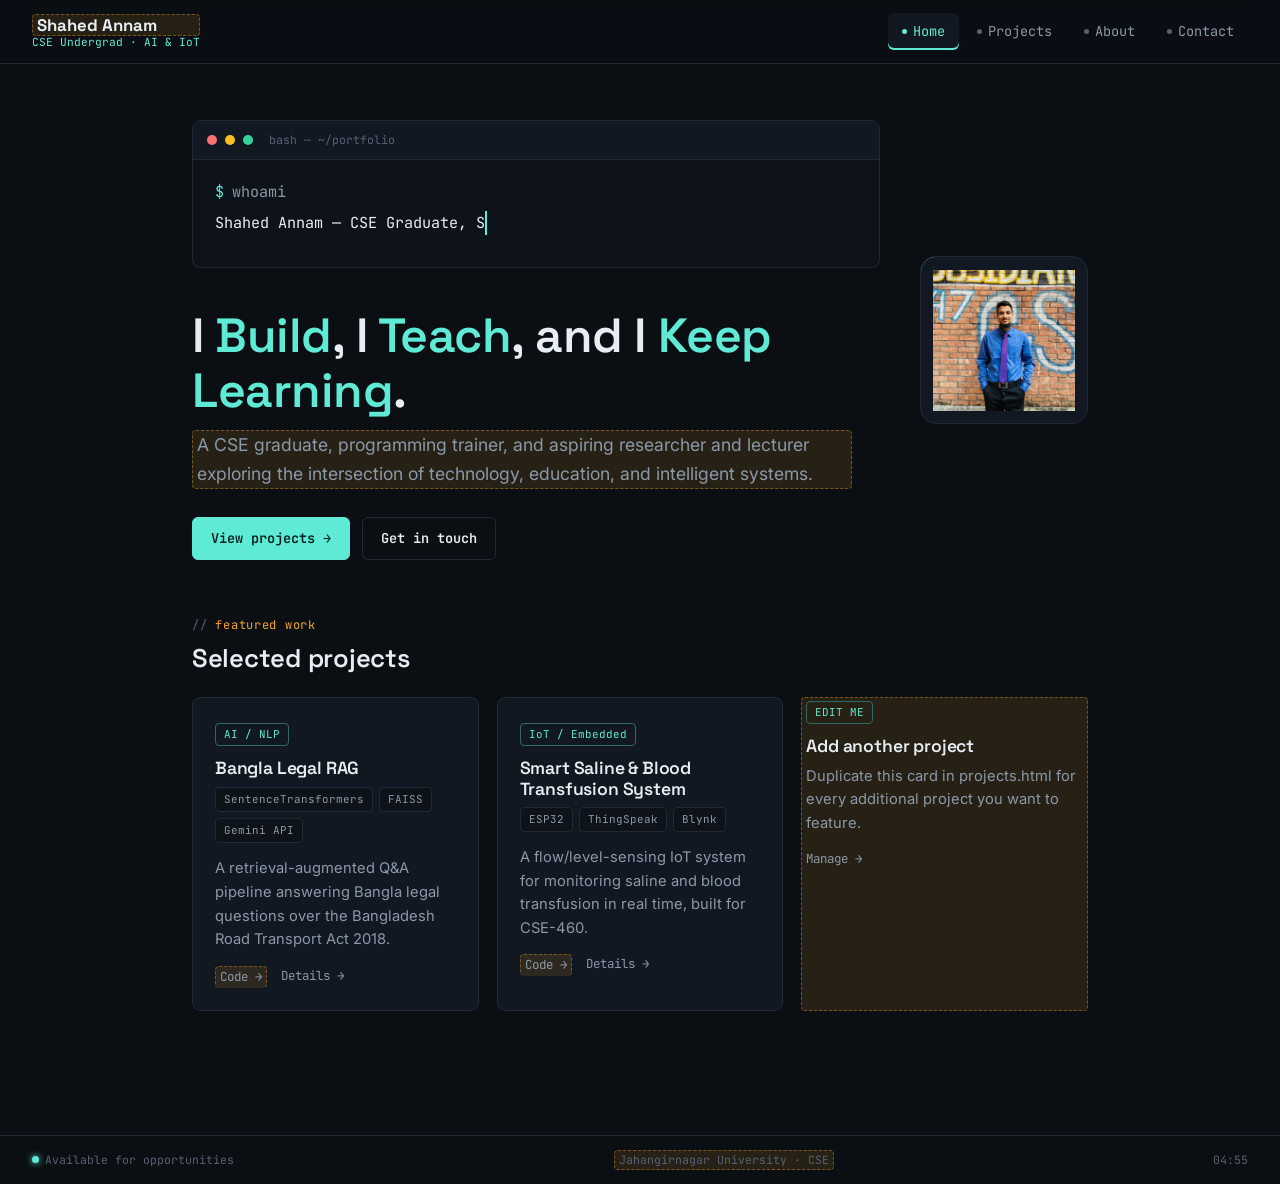
==== index.html @ 84a8c802 "Initial portfolio website" ====
<!DOCTYPE html>
<html lang="en">
<head>
<meta charset="UTF-8">
<meta name="viewport" content="width=device-width, initial-scale=1.0">
<title>EDIT ME — Shahed · Portfolio</title>
<meta name="description" content="EDIT ME — one-line description of who you are, for search engines and link previews.">
<link rel="preconnect" href="https://fonts.googleapis.com">
<link href="https://fonts.googleapis.com/css2?family=Space+Grotesk:wght@500;700&family=Inter:wght@400;500;600&family=JetBrains+Mono:wght@400;500;600&display=swap" rel="stylesheet">
<link rel="stylesheet" href="css/style.css">
</head>
<body>

<nav class="topnav">
  <div class="brand">
    <span class="name edit-me">Shahed Annam</span>
    <span class="role">CSE Undergrad · AI &amp; IoT</span>
  </div>

  <ul class="nav-links">
    <li><a href="index.html" class="active"><span class="dot"></span>Home</a></li>
    <li><a href="projects.html"><span class="dot"></span>Projects</a></li>
    <li><a href="about.html"><span class="dot"></span>About</a></li>
    <li><a href="contact.html"><span class="dot"></span>Contact</a></li>
  </ul>

  <button class="menu-btn">☰</button>
</nav>

<div class="nav-links-mobile">
  <a href="index.html" class="active">Home</a>
  <a href="projects.html">Projects</a>
  <a href="about.html">About</a>
  <a href="contact.html">Contact</a>
</div>

<main class="page-content">

  <!-- Hero -->
  <div class="hero-top">
    <div class="hero-text">
      <div class="terminal">
        <div class="terminal-titlebar">
          <span class="terminal-dot red"></span>
          <span class="terminal-dot yellow"></span>
          <span class="terminal-dot green"></span>
          <span class="terminal-title">bash — ~/portfolio</span>
        </div>
        <div class="terminal-body">
          <div class="terminal-line"><span class="prompt">$</span>whoami</div>
          <div class="terminal-line"><span class="typed" data-typed="Shahed Annam — CSE Graduate, Software Developer & Research Enthusiast"></span></div>
        </div>
      </div>

      <h1 class="hero-headline">
        I <span class="accent">Build</span>, I <span class="accent">Teach</span>, and I <span class="accent">Keep Learning</span>.
      </h1>
      <p class="hero-sub edit-me">
        A CSE graduate, programming trainer, and aspiring researcher and lecturer exploring the intersection of technology, education, and intelligent systems.
      </p>

      <div class="button-row">
        <a href="projects.html" class="btn btn-primary">View projects →</a>
        <a href="contact.html" class="btn btn-secondary">Get in touch</a>
      </div>
    </div>

    <div class="profile-photo">
      <!-- EDIT ME: replace with <img src="assets/profile.jpg" alt="Your Name"> once you have a photo -->
      <span class="photo-placeholder"><img src="assets/profile.jpg"</span>
    </div>
  </div>

  <!-- Featured work -->
  <section class="section" style="margin-top:56px;">
    <div class="eyebrow">featured work</div>
    <h2 class="section-title">Selected projects</h2>
    <div class="card-grid">

      <div class="card">
        <span class="card-tag">AI / NLP</span>
        <h3>Bangla Legal RAG</h3>
        <div class="stack-row">
          <span class="stack-pill">SentenceTransformers</span>
          <span class="stack-pill">FAISS</span>
          <span class="stack-pill">Gemini API</span>
        </div>
        <p>A retrieval-augmented Q&amp;A pipeline answering Bangla legal
          questions over the Bangladesh Road Transport Act 2018.</p>
        <div class="card-links">
          <a href="#" class="edit-me">Code →</a>
          <a href="projects.html">Details →</a>
        </div>
      </div>

      <div class="card">
        <span class="card-tag">IoT / Embedded</span>
        <h3>Smart Saline &amp; Blood Transfusion System</h3>
        <div class="stack-row">
          <span class="stack-pill">ESP32</span>
          <span class="stack-pill">ThingSpeak</span>
          <span class="stack-pill">Blynk</span>
        </div>
        <p>A flow/level-sensing IoT system for monitoring saline and
          blood transfusion in real time, built for CSE-460.</p>
        <div class="card-links">
          <a href="#" class="edit-me">Code →</a>
          <a href="projects.html">Details →</a>
        </div>
      </div>

      <div class="card edit-me">
        <span class="card-tag">EDIT ME</span>
        <h3>Add another project</h3>
        <p>Duplicate this card in projects.html for every additional
          project you want to feature.</p>
        <div class="card-links"><a href="projects.html">Manage →</a></div>
      </div>

    </div>
  </section>

</main>

<footer class="statusbar">
  <span class="status-pill"><span class="led"></span>Available for opportunities</span>
  <span class="edit-me">Jahangirnagar University · CSE</span>
  <span data-clock>00:00</span>
</footer>

<script src="js/script.js"></script>
</body>
</html>
---- css/style.css ----
/* ==========================================================================
   DESIGN TOKENS
   Concept: portfolio-as-codebase, now with a top navbar (editor tab bar)
   instead of a sidebar. Terminal-style hero + status-bar footer stay.
   ========================================================================== */
:root {
  --bg: #0b0f14;
  --bg-raised: #121821;
  --bg-inset: #0e131a;
  --border: #1f2937;
  --border-soft: #182028;
  --text: #e6edf3;
  --text-muted: #8b98a8;
  --text-faint: #566173;
  --accent: #5eead4;
  --accent-dim: #2d6a63;
  --accent-2: #f5a623;
  --accent-2-dim: #7a5716;
  --danger: #f87171;

  --font-display: 'Space Grotesk', 'Segoe UI', sans-serif;
  --font-body: 'Inter', 'Segoe UI', sans-serif;
  --font-mono: 'JetBrains Mono', 'Fira Code', ui-monospace, monospace;

  --navbar-h: 64px;
  --radius: 6px;
  --max-w: 960px;
}

* { box-sizing: border-box; }
html { scroll-behavior: smooth; }

body {
  margin: 0;
  background: var(--bg);
  color: var(--text);
  font-family: var(--font-body);
  font-size: 16px;
  line-height: 1.6;
  -webkit-font-smoothing: antialiased;
}

@media (prefers-reduced-motion: reduce) {
  html { scroll-behavior: auto; }
  * { animation-duration: 0.01ms !important; animation-iteration-count: 1 !important; transition-duration: 0.01ms !important; }
}

a { color: inherit; text-decoration: none; }
img { max-width: 100%; display: block; }

h1, h2, h3, h4 {
  font-family: var(--font-display);
  font-weight: 600;
  line-height: 1.15;
  margin: 0 0 0.5em;
  letter-spacing: -0.01em;
}

p { margin: 0 0 1em; color: var(--text-muted); }
code, .mono { font-family: var(--font-mono); }
::selection { background: var(--accent-dim); color: var(--text); }
:focus-visible { outline: 2px solid var(--accent); outline-offset: 2px; }

/* ==========================================================================
   TOP NAVBAR (editor tab-bar style)
   ========================================================================== */
.topnav {
  position: sticky;
  top: 0;
  z-index: 40;
  height: var(--navbar-h);
  display: flex;
  align-items: center;
  justify-content: space-between;
  padding: 0 32px;
  background: rgba(11, 15, 20, 0.85);
  backdrop-filter: blur(10px);
  border-bottom: 1px solid var(--border);
}

.brand {
  display: flex;
  flex-direction: column;
  line-height: 1.2;
}

.brand .name {
  font-family: var(--font-display);
  font-weight: 700;
  font-size: 1.05rem;
  color: var(--text);
}

.brand .role {
  font-family: var(--font-mono);
  font-size: 0.7rem;
  color: var(--accent);
}

.nav-links {
  display: flex;
  align-items: center;
  gap: 4px;
  list-style: none;
  margin: 0;
  padding: 0;
}

.nav-links a {
  display: inline-flex;
  align-items: center;
  gap: 6px;
  padding: 8px 14px;
  border-radius: var(--radius);
  font-family: var(--font-mono);
  font-size: 0.85rem;
  color: var(--text-muted);
  transition: background 0.15s, color 0.15s;
}

.nav-links a:hover { background: var(--bg-raised); color: var(--text); }

.nav-links a.active {
  color: var(--accent);
  background: var(--bg-raised);
  box-shadow: inset 0 -2px 0 var(--accent);
}

.nav-links .dot {
  width: 5px;
  height: 5px;
  border-radius: 50%;
  background: var(--text-faint);
}
.nav-links a.active .dot { background: var(--accent); }

.menu-btn {
  display: none;
  background: none;
  border: 1px solid var(--border);
  color: var(--text);
  padding: 6px 10px;
  border-radius: var(--radius);
  font-family: var(--font-mono);
  font-size: 0.85rem;
  cursor: pointer;
}

.nav-links-mobile {
  display: none;
  flex-direction: column;
  gap: 2px;
  padding: 10px 16px 16px;
  background: var(--bg-raised);
  border-bottom: 1px solid var(--border);
}

.nav-links-mobile a {
  padding: 10px 10px;
  border-radius: var(--radius);
  font-family: var(--font-mono);
  font-size: 0.9rem;
  color: var(--text-muted);
}
.nav-links-mobile a.active { color: var(--accent); background: var(--bg-inset); }
.nav-links-mobile.open { display: flex; }

@media (max-width: 760px) {
  .nav-links { display: none; }
  .menu-btn { display: inline-block; }
  .topnav { padding: 0 16px; }
}

/* ==========================================================================
   PAGE / MAIN CONTENT
   ========================================================================== */
.page-content {
  max-width: var(--max-w);
  margin: 0 auto;
  padding: 56px 32px 64px;
}

@media (max-width: 760px) {
  .page-content { padding: 40px 20px 48px; }
}

/* --- Status bar (bottom, simplified — no cryptic labels) --- */
.statusbar {
  border-top: 1px solid var(--border);
  padding: 14px 32px;
  display: flex;
  align-items: center;
  justify-content: space-between;
  flex-wrap: wrap;
  gap: 8px;
  font-family: var(--font-mono);
  font-size: 0.72rem;
  color: var(--text-faint);
}

.statusbar .status-pill {
  display: inline-flex;
  align-items: center;
  gap: 6px;
}

.statusbar .status-pill .led {
  width: 7px;
  height: 7px;
  border-radius: 50%;
  background: var(--accent);
  box-shadow: 0 0 6px var(--accent);
}

/* ==========================================================================
   HERO (terminal-style + photo)
   ========================================================================== */
.hero-top {
  display: flex;
  align-items: center;
  gap: 40px;
  margin-bottom: 8px;
}

.hero-top .hero-text { flex: 1; min-width: 0; }

.profile-photo {
  width: 168px;
  height: 168px;
  border-radius: 16px;
  border: 1px solid var(--border);
  background: var(--bg-raised);
  overflow: hidden;
  flex-shrink: 0;
  display: flex;
  align-items: center;
  justify-content: center;
  position: relative;
}

.profile-photo img {
  width: 100%;
  height: 100%;
  object-fit: cover;
}

.profile-photo .photo-placeholder {
  font-family: var(--font-mono);
  font-size: 0.68rem;
  color: var(--text-faint);
  text-align: center;
  padding: 12px;
  line-height: 1.5;
}

.profile-photo::before {
  content: "";
  position: absolute;
  inset: -1px;
  border-radius: 16px;
  padding: 1px;
  background: linear-gradient(135deg, var(--accent), transparent 60%);
  -webkit-mask: linear-gradient(#fff 0 0) content-box, linear-gradient(#fff 0 0);
  -webkit-mask-composite: xor;
  mask-composite: exclude;
  pointer-events: none;
}

@media (max-width: 640px) {
  .hero-top { flex-direction: column-reverse; align-items: flex-start; gap: 24px; }
  .profile-photo { width: 120px; height: 120px; }
}

.terminal {
  background: var(--bg-inset);
  border: 1px solid var(--border);
  border-radius: 8px;
  overflow: hidden;
  margin-bottom: 40px;
}

.terminal-titlebar {
  display: flex;
  align-items: center;
  gap: 8px;
  padding: 10px 14px;
  background: var(--bg-raised);
  border-bottom: 1px solid var(--border);
}

.terminal-dot { width: 10px; height: 10px; border-radius: 50%; }
.terminal-dot.red { background: #f87171; }
.terminal-dot.yellow { background: #fbbf24; }
.terminal-dot.green { background: #34d399; }

.terminal-title {
  font-family: var(--font-mono);
  font-size: 0.72rem;
  color: var(--text-faint);
  margin-left: 8px;
}

.terminal-body {
  padding: 20px 22px 26px;
  font-family: var(--font-mono);
  font-size: 0.95rem;
}

.terminal-line { color: var(--text-muted); margin-bottom: 6px; }
.terminal-line .prompt { color: var(--accent); margin-right: 8px; }

.typed {
  color: var(--text);
  border-right: 2px solid var(--accent);
  white-space: pre;
  display: inline-block;
}

.hero-headline {
  font-size: clamp(1.9rem, 4.5vw, 3rem);
  margin: 24px 0 12px;
}
.hero-headline .accent { color: var(--accent); }

.hero-sub { font-size: 1.1rem; max-width: 60ch; margin-bottom: 28px; }

.button-row { display: flex; gap: 12px; flex-wrap: wrap; }

.btn {
  display: inline-flex;
  align-items: center;
  gap: 8px;
  padding: 10px 18px;
  border-radius: var(--radius);
  font-family: var(--font-mono);
  font-size: 0.85rem;
  font-weight: 600;
  border: 1px solid var(--border);
  transition: border-color 0.15s, background 0.15s, transform 0.1s;
}
.btn:hover { transform: translateY(-1px); }
.btn-primary { background: var(--accent); color: #06201c; border-color: var(--accent); }
.btn-primary:hover { background: #7ff2df; }
.btn-secondary { background: transparent; color: var(--text); }
.btn-secondary:hover { border-color: var(--accent); color: var(--accent); }

/* ==========================================================================
   SECTIONS
   ========================================================================== */
.section { margin-bottom: 60px; }

.eyebrow {
  font-family: var(--font-mono);
  font-size: 0.75rem;
  color: var(--accent-2);
  letter-spacing: 0.06em;
  margin-bottom: 8px;
  display: flex;
  align-items: center;
  gap: 8px;
}
.eyebrow::before { content: "//"; color: var(--text-faint); }

.section-title { font-size: 1.6rem; margin-bottom: 24px; }

/* ==========================================================================
   CARDS (projects)
   ========================================================================== */
.card-grid {
  display: grid;
  grid-template-columns: repeat(auto-fill, minmax(280px, 1fr));
  gap: 18px;
}

.card {
  background: var(--bg-raised);
  border: 1px solid var(--border);
  border-radius: 8px;
  padding: 22px;
  transition: border-color 0.15s, transform 0.15s;
}
.card:hover { border-color: var(--accent-dim); transform: translateY(-2px); }

.card-tag {
  font-family: var(--font-mono);
  font-size: 0.68rem;
  color: var(--accent);
  border: 1px solid var(--accent-dim);
  padding: 2px 8px;
  border-radius: 4px;
  display: inline-block;
  margin-bottom: 12px;
}

.card h3 { font-size: 1.1rem; margin-bottom: 8px; }
.card p { font-size: 0.92rem; margin-bottom: 14px; }

.card-links { display: flex; gap: 14px; font-family: var(--font-mono); font-size: 0.78rem; }
.card-links a { color: var(--text-muted); border-bottom: 1px solid transparent; }
.card-links a:hover { color: var(--accent); border-bottom-color: var(--accent); }

.stack-row { display: flex; flex-wrap: wrap; gap: 6px; margin-bottom: 14px; }
.stack-pill {
  font-family: var(--font-mono);
  font-size: 0.68rem;
  color: var(--text-muted);
  background: var(--bg-inset);
  border: 1px solid var(--border);
  padding: 3px 8px;
  border-radius: 4px;
}

/* ==========================================================================
   SKILLS / HOBBIES (tag based)
   ========================================================================== */
.skills-group { margin-bottom: 22px; }
.skills-group h3 {
  font-family: var(--font-mono);
  font-size: 0.85rem;
  color: var(--text-muted);
  text-transform: uppercase;
  letter-spacing: 0.05em;
  margin-bottom: 10px;
}
.skills-tags { display: flex; flex-wrap: wrap; gap: 8px; }
.skills-tags span {
  font-family: var(--font-mono);
  font-size: 0.82rem;
  padding: 6px 12px;
  border: 1px solid var(--border);
  border-radius: var(--radius);
  background: var(--bg-raised);
}

/* ==========================================================================
   TIMELINE (education)
   ========================================================================== */
.timeline { border-left: 2px solid var(--border); padding-left: 24px; }
.timeline-item { position: relative; margin-bottom: 30px; }
.timeline-item::before {
  content: "";
  position: absolute;
  left: -30px;
  top: 4px;
  width: 10px;
  height: 10px;
  border-radius: 50%;
  background: var(--accent);
  box-shadow: 0 0 0 3px var(--bg);
}
.timeline-date {
  font-family: var(--font-mono);
  font-size: 0.72rem;
  color: var(--accent-2);
  margin-bottom: 4px;
}
.timeline-item h3 { font-size: 1.05rem; margin-bottom: 4px; }

/* ==========================================================================
   LIST ITEMS (Research / Certificates & Training / Extracurricular)
   ========================================================================== */
.list-block { display: flex; flex-direction: column; gap: 14px; }

.list-item {
  background: var(--bg-raised);
  border: 1px solid var(--border);
  border-radius: 8px;
  padding: 18px 20px;
  transition: border-color 0.15s;
}
.list-item:hover { border-color: var(--accent-dim); }

.list-item-top {
  display: flex;
  justify-content: space-between;
  align-items: baseline;
  gap: 12px;
  flex-wrap: wrap;
  margin-bottom: 4px;
}

.list-item h3 { font-size: 1rem; margin: 0; }

.list-item .meta {
  font-family: var(--font-mono);
  font-size: 0.7rem;
  color: var(--accent-2);
  white-space: nowrap;
}

.list-item p { font-size: 0.9rem; margin: 6px 0 0; }

/* ==========================================================================
   CONTACT
   ========================================================================== */
.contact-grid {
  display: grid;
  grid-template-columns: repeat(auto-fill, minmax(220px, 1fr));
  gap: 16px;
  margin-top: 24px;
}
.contact-card {
  background: var(--bg-raised);
  border: 1px solid var(--border);
  border-radius: 8px;
  padding: 20px;
  transition: border-color 0.15s;
}
.contact-card:hover { border-color: var(--accent-dim); }
.contact-card .label {
  font-family: var(--font-mono);
  font-size: 0.68rem;
  color: var(--text-faint);
  text-transform: uppercase;
  margin-bottom: 6px;
}
.contact-card .value {
  font-family: var(--font-mono);
  font-size: 0.95rem;
  color: var(--accent);
  word-break: break-word;
}

/* ==========================================================================
   EDIT-ME PLACEHOLDER HIGHLIGHT
   ========================================================================== */
.edit-me {
  background: rgba(245, 166, 35, 0.12);
  border: 1px dashed var(--accent-2-dim);
  border-radius: 4px;
  padding: 0 4px;
}

.divider {
  height: 1px;
  background: var(--border-soft);
  margin: 40px 0;
  border: none;
}
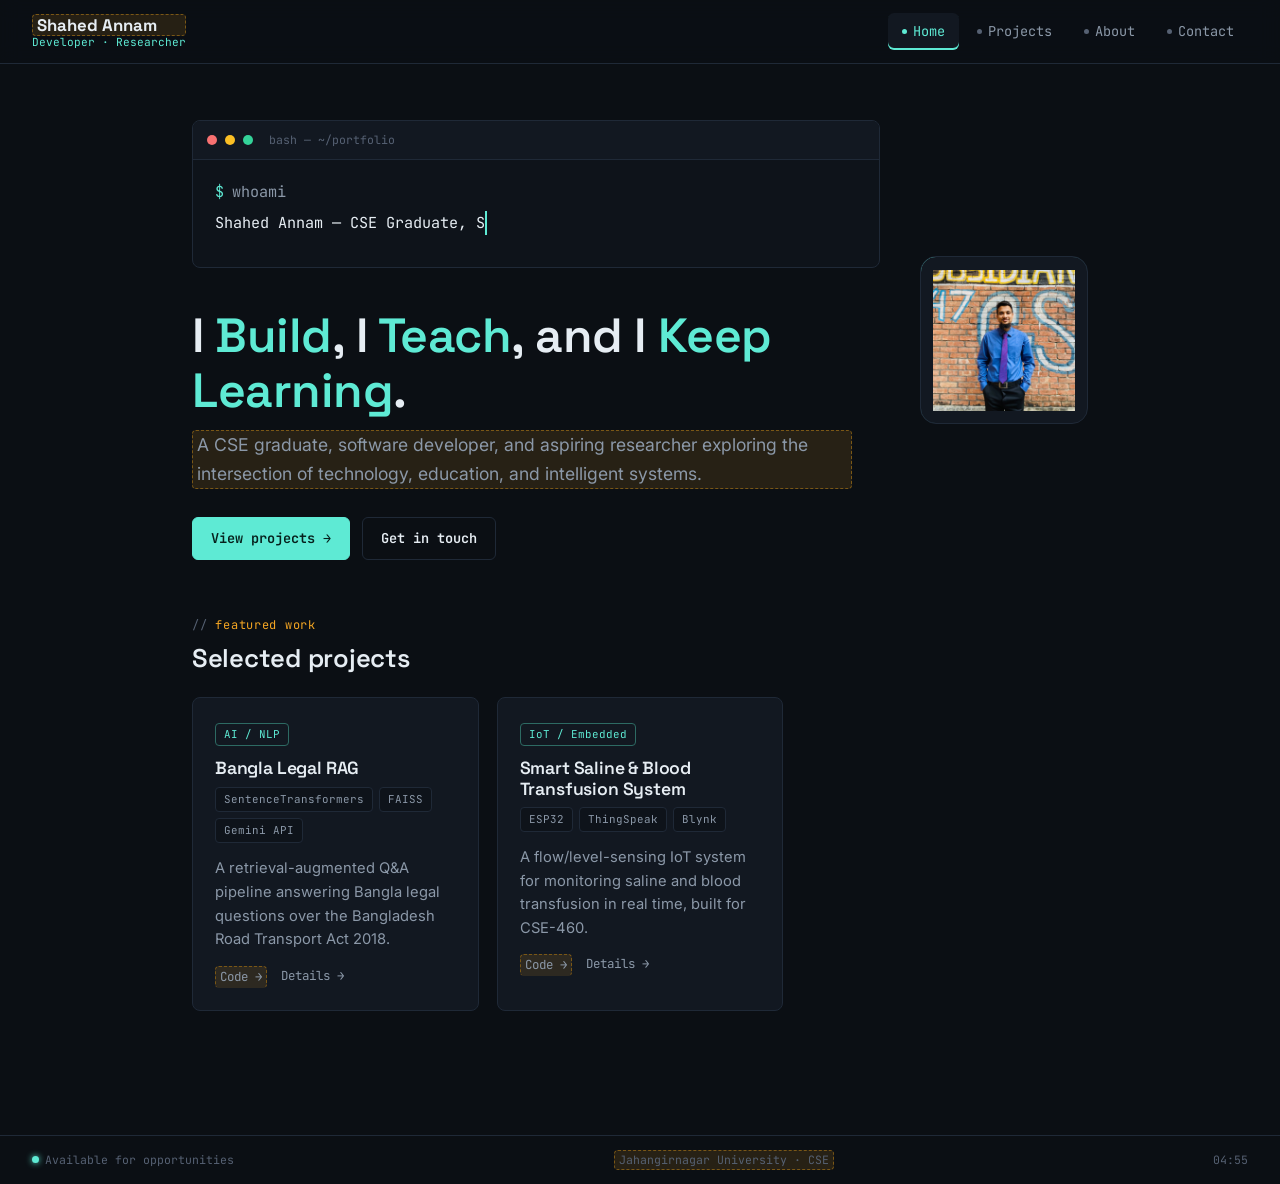
==== commit 184bf09a: "fixing the edit-me and contact page change" ====
--- a/index.html
+++ b/index.html
@@ -3,8 +3,8 @@
 <head>
 <meta charset="UTF-8">
 <meta name="viewport" content="width=device-width, initial-scale=1.0">
-<title>EDIT ME — Shahed · Portfolio</title>
-<meta name="description" content="EDIT ME — one-line description of who you are, for search engines and link previews.">
+<title>Shahed · Portfolio</title>
+<meta name="description" content="Shahed Annam — CSE Graduate, Software Developer & Research Enthusiast">
 <link rel="preconnect" href="https://fonts.googleapis.com">
 <link href="https://fonts.googleapis.com/css2?family=Space+Grotesk:wght@500;700&family=Inter:wght@400;500;600&family=JetBrains+Mono:wght@400;500;600&display=swap" rel="stylesheet">
 <link rel="stylesheet" href="css/style.css">
@@ -14,7 +14,7 @@
 <nav class="topnav">
   <div class="brand">
     <span class="name edit-me">Shahed Annam</span>
-    <span class="role">CSE Undergrad · AI &amp; IoT</span>
+    <span class="role">Developer · Researcher</span>
   </div>
 
   <ul class="nav-links">
@@ -56,7 +56,7 @@
         I <span class="accent">Build</span>, I <span class="accent">Teach</span>, and I <span class="accent">Keep Learning</span>.
       </h1>
       <p class="hero-sub edit-me">
-        A CSE graduate, programming trainer, and aspiring researcher and lecturer exploring the intersection of technology, education, and intelligent systems.
+        A CSE graduate, software developer, and aspiring researcher exploring the intersection of technology, education, and intelligent systems.
       </p>
 
       <div class="button-row">
@@ -109,14 +109,6 @@
         </div>
       </div>
 
-      <div class="card edit-me">
-        <span class="card-tag">EDIT ME</span>
-        <h3>Add another project</h3>
-        <p>Duplicate this card in projects.html for every additional
-          project you want to feature.</p>
-        <div class="card-links"><a href="projects.html">Manage →</a></div>
-      </div>
-
     </div>
   </section>
 
--- a/css/style.css
+++ b/css/style.css
@@ -536,4 +536,203 @@
   background: var(--border-soft);
   margin: 40px 0;
   border: none;
-}+}
+
+
+
+
+/* ----------------------------------- */
+
+
+
+
+
+
+
+/* ==========================================================================
+CONTACT PAGE
+========================================================================== */
+
+.contact-title {
+font-size: 2rem;
+margin-bottom: 8px;
+}
+
+.contact-intro {
+max-width: 62ch;
+margin-bottom: 32px;
+font-size: 1rem;
+}
+
+/* Contact cards */
+
+.contact-grid {
+display: grid;
+grid-template-columns: repeat(2, minmax(0, 1fr));
+gap: 16px;
+margin-top: 24px;
+}
+
+.contact-card {
+background: var(--bg-raised);
+border: 1px solid var(--border);
+border-radius: 10px;
+padding: 20px;
+transition:
+border-color 0.18s,
+transform 0.18s,
+background 0.18s;
+}
+
+.contact-link {
+display: flex;
+align-items: flex-start;
+gap: 16px;
+color: inherit;
+}
+
+.contact-link:hover {
+border-color: var(--accent-dim);
+background: var(--bg-inset);
+transform: translateY(-2px);
+}
+
+/* Contact icons */
+
+.contact-icon {
+width: 44px;
+height: 44px;
+flex-shrink: 0;
+
+display: flex;
+align-items: center;
+justify-content: center;
+
+border: 1px solid var(--border);
+border-radius: 8px;
+
+background: var(--bg-inset);
+color: var(--accent);
+
+font-family: var(--font-mono);
+font-size: 1.1rem;
+font-weight: 600;
+
+transition:
+border-color 0.18s,
+color 0.18s,
+background 0.18s;
+}
+
+.contact-link:hover .contact-icon {
+border-color: var(--accent-dim);
+color: var(--accent);
+background: var(--bg-raised);
+}
+
+/* Contact content */
+
+.contact-content {
+min-width: 0;
+}
+
+.contact-card .label {
+font-family: var(--font-mono);
+font-size: 0.68rem;
+color: var(--text-faint);
+text-transform: uppercase;
+letter-spacing: 0.06em;
+margin-bottom: 4px;
+}
+
+.contact-card .value {
+font-family: var(--font-mono);
+font-size: 0.9rem;
+color: var(--text);
+word-break: break-word;
+margin-bottom: 6px;
+}
+
+.contact-action {
+font-family: var(--font-mono);
+font-size: 0.7rem;
+color: var(--accent);
+opacity: 0.8;
+}
+
+.contact-link:hover .contact-action {
+opacity: 1;
+}
+
+/* Bottom note */
+
+.contact-note {
+display: flex;
+align-items: flex-start;
+gap: 14px;
+
+max-width: 650px;
+
+padding: 18px 20px;
+
+background: var(--bg-inset);
+border: 1px solid var(--border-soft);
+border-radius: 8px;
+
+font-size: 0.88rem;
+}
+
+.contact-note-icon {
+color: var(--accent);
+font-family: var(--font-mono);
+font-size: 1rem;
+margin-top: 2px;
+}
+
+.contact-note strong {
+color: var(--text);
+font-family: var(--font-display);
+}
+
+.contact-note p {
+margin: 4px 0 0;
+font-size: 0.82rem;
+}
+
+/* Mobile */
+
+@media (max-width: 640px) {
+
+.contact-grid {
+grid-template-columns: 1fr;
+}
+
+.contact-title {
+font-size: 1.8rem;
+}
+
+.contact-card {
+padding: 18px;
+}
+
+.contact-icon {
+width: 40px;
+height: 40px;
+}
+
+}
+
+.contact-url {
+font-family: var(--font-mono);
+font-size: 0.66rem;
+color: var(--text-faint);
+opacity: 0.85;
+word-break: break-all;
+margin-bottom: 7px;
+}
+
+.contact-link:hover .contact-url {
+color: var(--text-muted);
+opacity: 1;
+}
+
